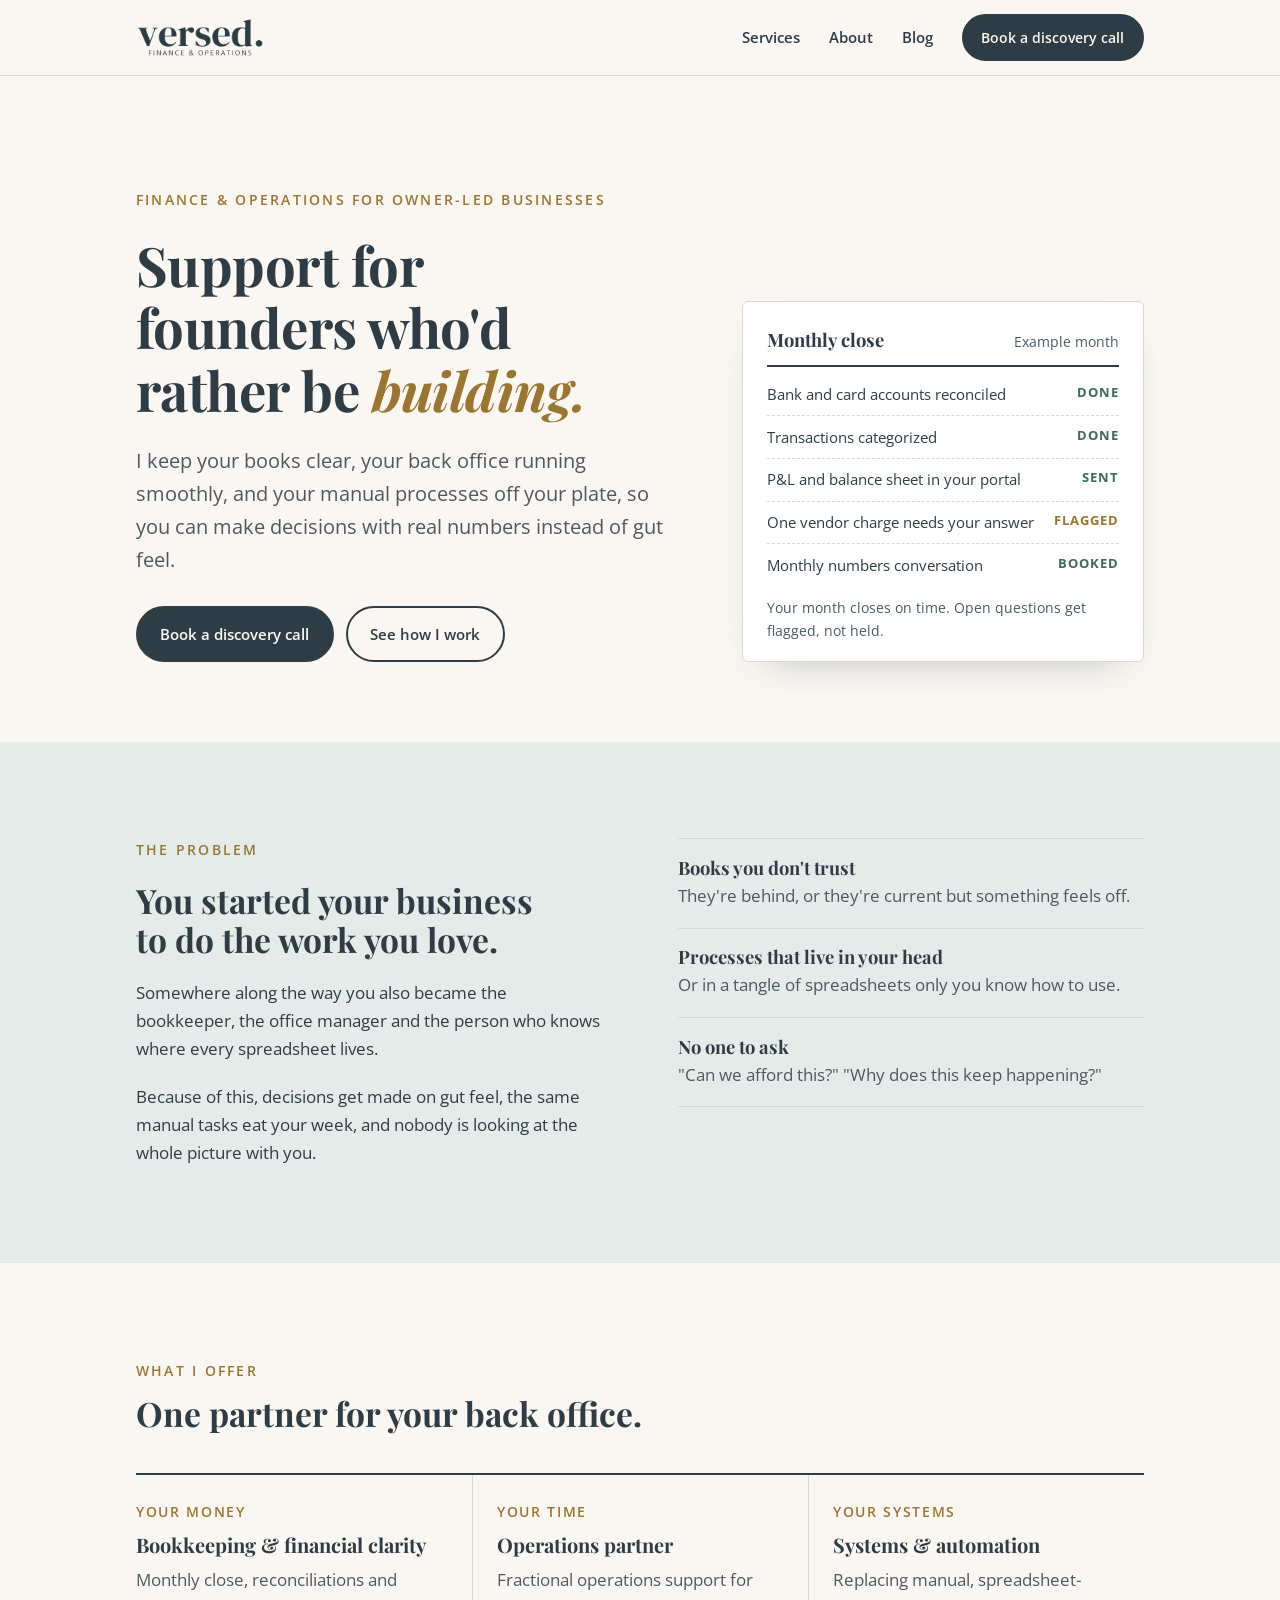
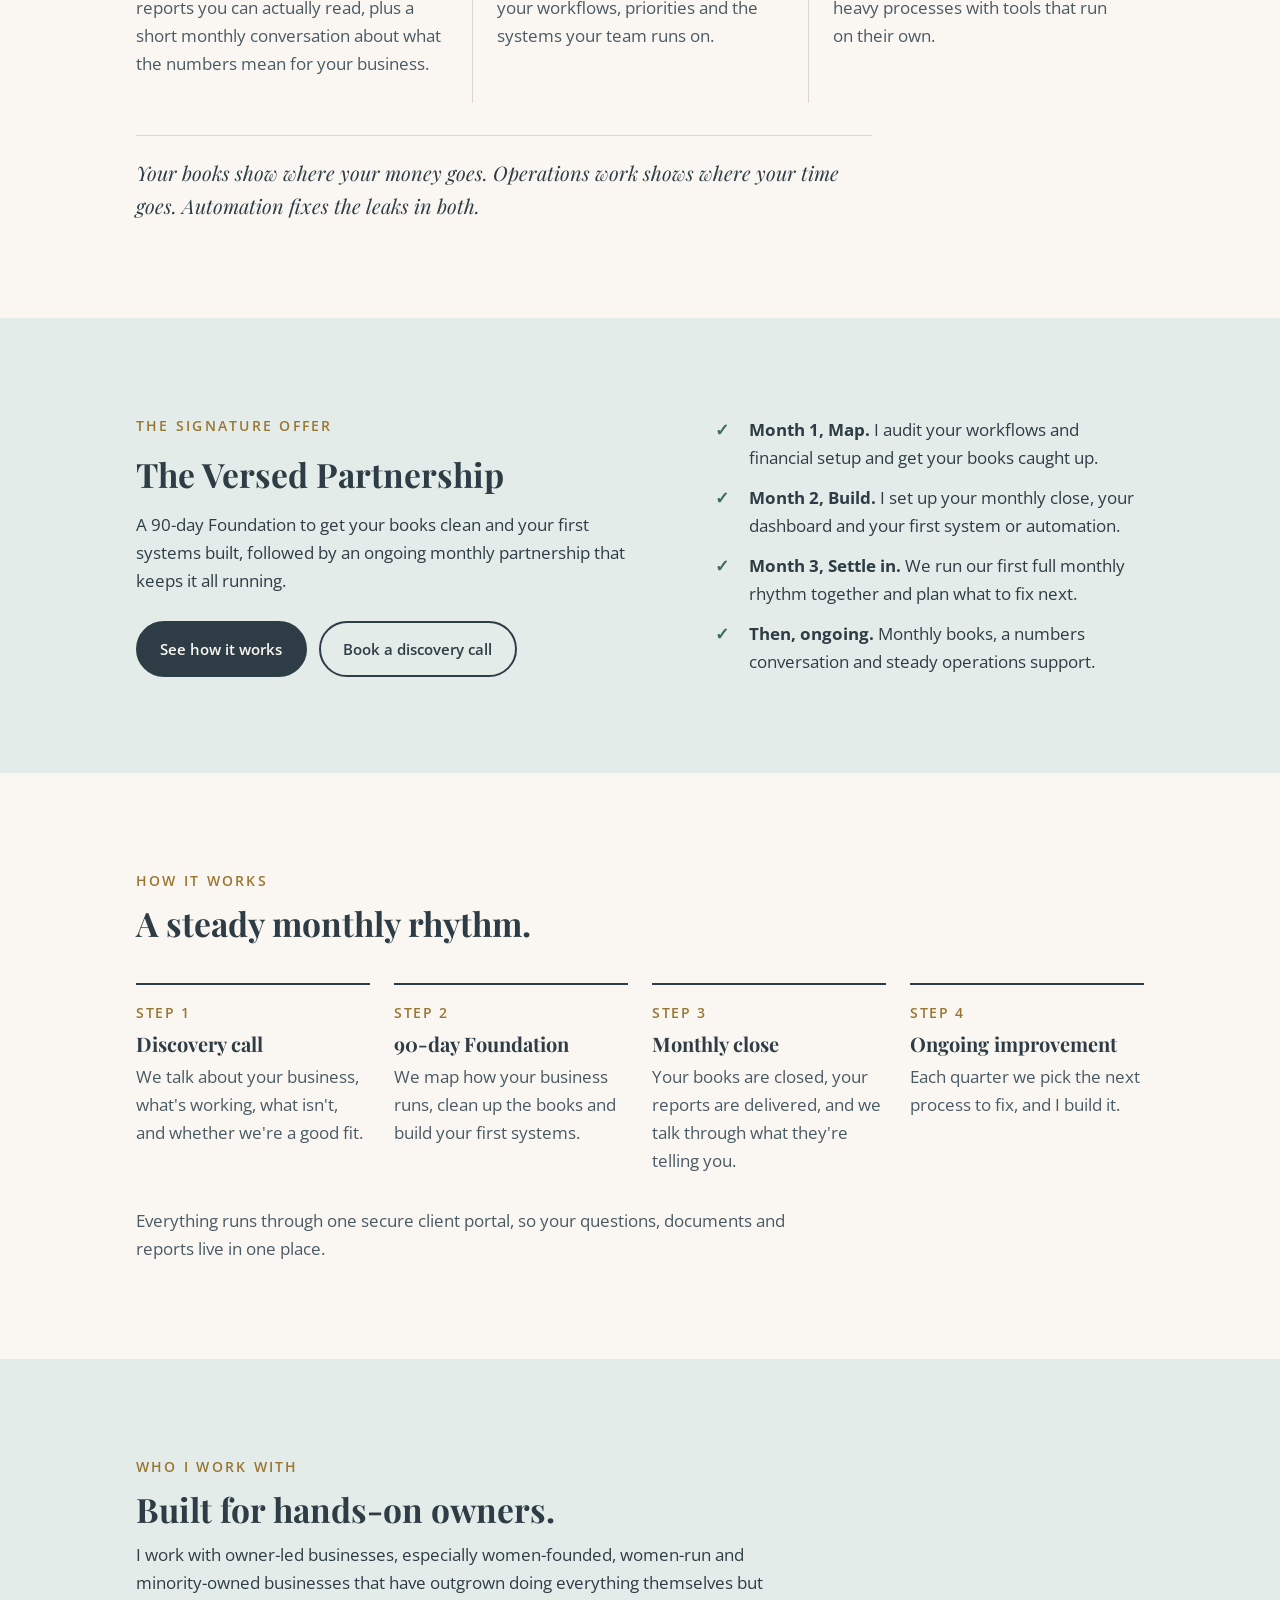
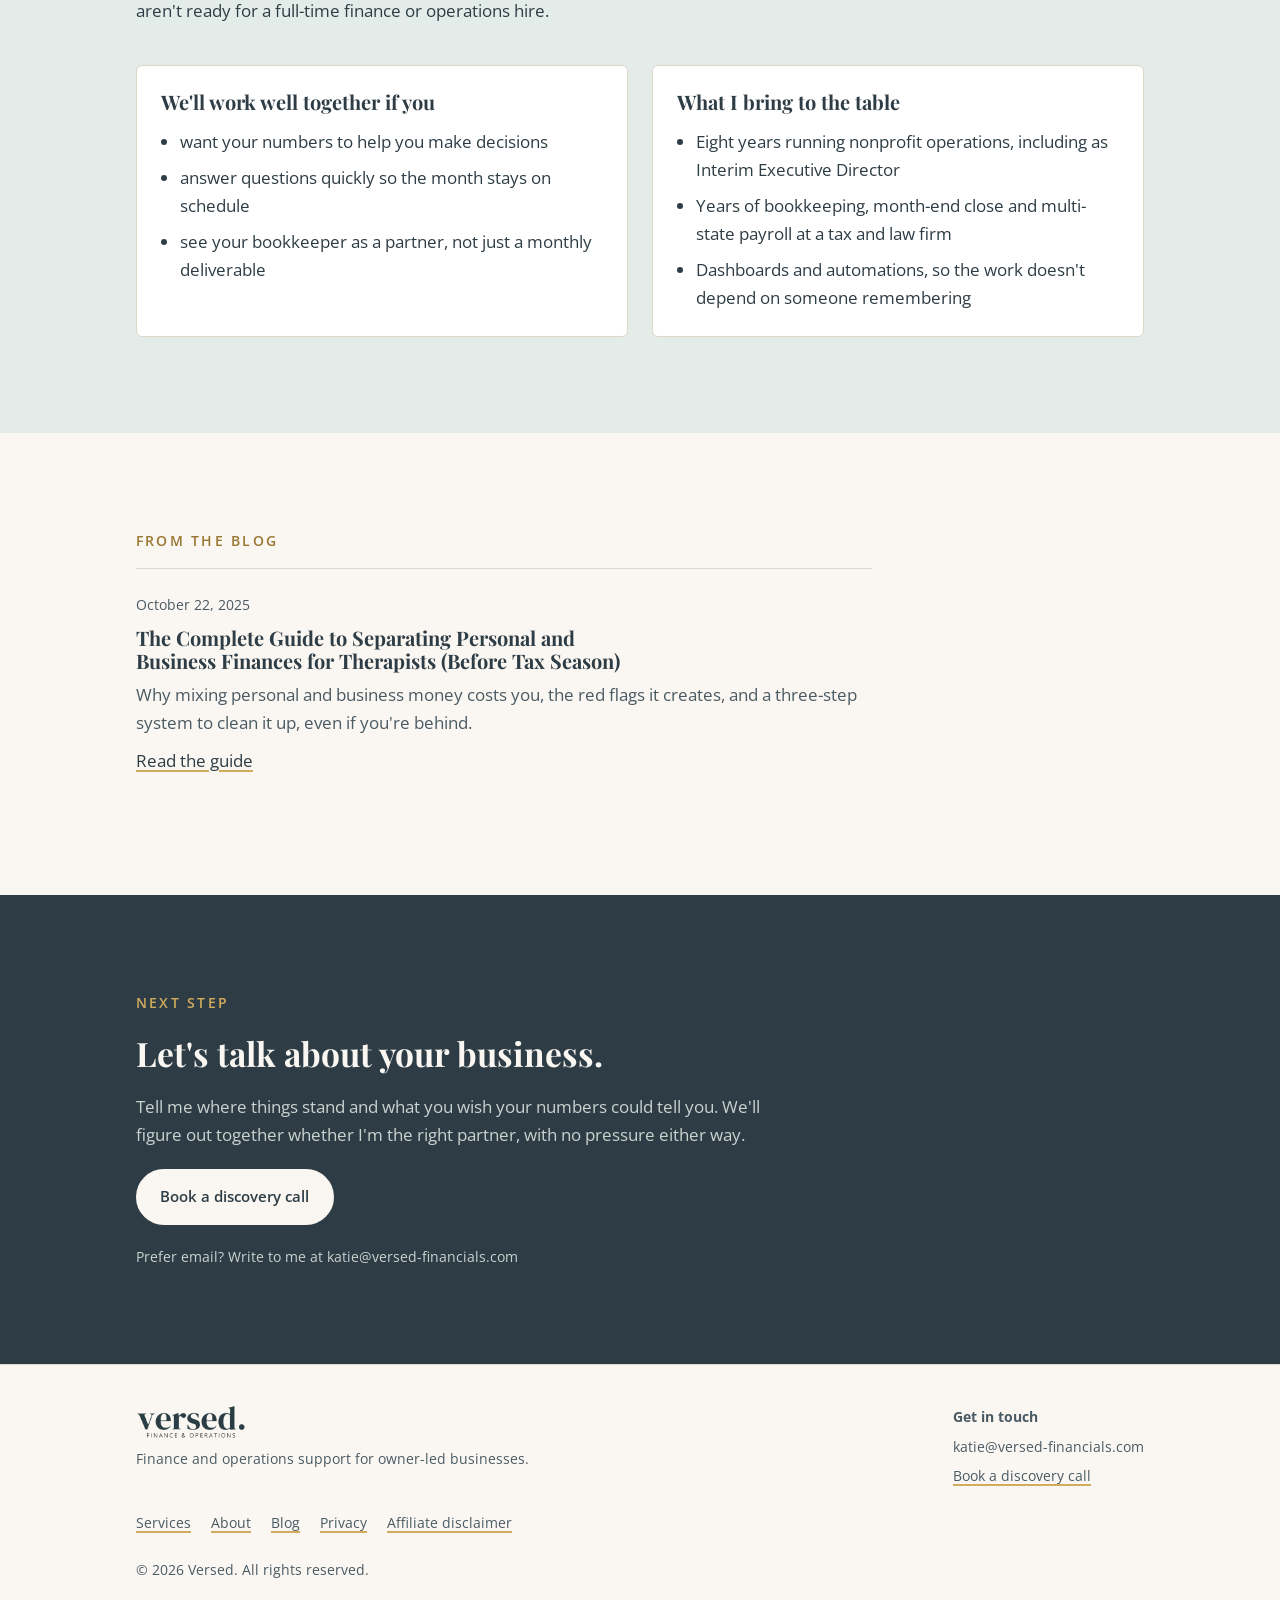
==== index.html @ f9570ede "Add files via upload" ====
<!doctype html>
<html lang="en">
<head>
<meta charset="utf-8">
<meta name="viewport" content="width=device-width, initial-scale=1, viewport-fit=cover">
<title>Versed | Finance & Operations</title>
<meta name="description" content="Bookkeeping, operations support and automation for owner-led businesses, especially women-founded and minority-owned businesses.">
<meta property="og:title" content="Versed | Finance & Operations">
<meta property="og:description" content="Bookkeeping, operations support and automation for owner-led businesses, especially women-founded and minority-owned businesses.">
<link rel="icon" type="image/png" href="assets/favicon.png">
<link rel="preconnect" href="https://fonts.googleapis.com"><link rel="preconnect" href="https://fonts.gstatic.com" crossorigin><link rel="stylesheet" href="https://fonts.googleapis.com/css2?family=Open+Sans:ital,wght@0,400;0,600;0,700;1,400&family=Playfair+Display:ital,wght@0,700;1,700&display=swap">
<link rel="stylesheet" href="styles.css">
</head>
<body>
<header class="site-header">
  <div class="wrap">
    <a class="logo" href="index.html" aria-label="Versed home"><img src="assets/versed-wordmark-slate.png" alt="versed. Finance &amp; Operations" width="340" height="106"></a>
    <nav class="nav" aria-label="Main">
      <a href="services.html">Services</a>
      <a href="about.html">About</a>
      <a href="blog.html">Blog</a>
      <a class="btn" href="https://forms.fillout.com/t/7DyjLdXj1ous" target="_blank" rel="noopener">Book a discovery call</a>
    </nav>
  </div>
</header>
<main>
<section class="hero">
  <div class="wrap hero-grid">
    <div class="stack" style="gap:1.4rem">
      <span class="eyebrow">Finance &amp; Operations for owner-led businesses</span>
      <h1>Support for founders who'd rather be <em>building.</em></h1>
      <p class="lede">I keep your books clear, your back office running smoothly, and your manual processes off your plate, so you can make decisions with real numbers instead of gut feel.</p>
      <div class="hero-actions">
        <a class="btn" href="https://forms.fillout.com/t/7DyjLdXj1ous" target="_blank" rel="noopener">Book a discovery call</a>
        <a class="btn btn--ghost" href="services.html">See how I work</a>
      </div>
    </div>
    <aside class="ledger" aria-label="Example of a monthly close">
      <div class="ledger-head"><strong>Monthly close</strong><span>Example month</span></div>
      <ul>
        <li><span>Bank and card accounts reconciled</span><span class="tick">Done</span></li>
        <li><span>Transactions categorized</span><span class="tick">Done</span></li>
        <li><span>P&amp;L and balance sheet in your portal</span><span class="tick">Sent</span></li>
        <li><span>One vendor charge needs your answer</span><span class="tick tick--flag">Flagged</span></li>
        <li><span>Monthly numbers conversation</span><span class="tick">Booked</span></li>
      </ul>
      <p class="ledger-foot">Your month closes on time. Open questions get flagged, not held.</p>
    </aside>
  </div>
</section>

<section class="band-sage">
  <div class="wrap split">
    <div class="stack" style="gap:1.25rem">
      <span class="eyebrow">The problem</span>
      <h2>You started your business to do the work you love.</h2>
      <p>Somewhere along the way you also became the bookkeeper, the office manager and the person who knows where every spreadsheet lives.</p>
      <p>Because of this, decisions get made on gut feel, the same manual tasks eat your week, and nobody is looking at the whole picture with you.</p>
    </div>
    <ul class="symptoms">
      <li><h3>Books you don't trust</h3><p class="muted">They're behind, or they're current but something feels off.</p></li>
      <li><h3>Processes that live in your head</h3><p class="muted">Or in a tangle of spreadsheets only you know how to use.</p></li>
      <li><h3>No one to ask</h3><p class="muted">"Can we afford this?" "Why does this keep happening?"</p></li>
    </ul>
  </div>
</section>

<section>
  <div class="wrap">
    <div class="section-head">
      <span class="eyebrow">What I offer</span>
      <h2>One partner for your back office.</h2>
    </div>
    <div class="offer">
      <div><span class="tag">Your money</span><h3>Bookkeeping &amp; financial clarity</h3><p class="muted">Monthly close, reconciliations and reports you can actually read, plus a short monthly conversation about what the numbers mean for your business.</p></div>
      <div><span class="tag">Your time</span><h3>Operations partner</h3><p class="muted">Fractional operations support for your workflows, priorities and the systems your team runs on.</p></div>
      <div><span class="tag">Your systems</span><h3>Systems &amp; automation</h3><p class="muted">Replacing manual, spreadsheet-heavy processes with tools that run on their own.</p></div>
    </div>
    <p class="offer-note">Your books show where your money goes. Operations work shows where your time goes. Automation fixes the leaks in both.</p>
  </div>
</section>

<section class="band-sage">
  <div class="wrap callout">
    <div class="stack" style="gap:1.1rem">
      <span class="eyebrow">The signature offer</span>
      <h2>The Versed Partnership</h2>
      <p>A 90-day Foundation to get your books clean and your first systems built, followed by an ongoing monthly partnership that keeps it all running.</p>
      <div class="hero-actions"><a class="btn" href="services.html">See how it works</a><a class="btn btn--ghost" href="https://forms.fillout.com/t/7DyjLdXj1ous" target="_blank" rel="noopener">Book a discovery call</a></div>
    </div>
    <ul class="callout-list">
      <li><span><strong>Month 1, Map.</strong> I audit your workflows and financial setup and get your books caught up.</span></li>
      <li><span><strong>Month 2, Build.</strong> I set up your monthly close, your dashboard and your first system or automation.</span></li>
      <li><span><strong>Month 3, Settle in.</strong> We run our first full monthly rhythm together and plan what to fix next.</span></li>
      <li><span><strong>Then, ongoing.</strong> Monthly books, a numbers conversation and steady operations support.</span></li>
    </ul>
  </div>
</section>

<section>
  <div class="wrap">
    <div class="section-head">
      <span class="eyebrow">How it works</span>
      <h2>A steady monthly rhythm.</h2>
    </div>
    <ol class="steps">
      <li><h3>Discovery call</h3><p class="muted">We talk about your business, what's working, what isn't, and whether we're a good fit.</p></li>
      <li><h3>90-day Foundation</h3><p class="muted">We map how your business runs, clean up the books and build your first systems.</p></li>
      <li><h3>Monthly close</h3><p class="muted">Your books are closed, your reports are delivered, and we talk through what they're telling you.</p></li>
      <li><h3>Ongoing improvement</h3><p class="muted">Each quarter we pick the next process to fix, and I build it.</p></li>
    </ol>
    <p class="muted" style="margin-top:2rem;max-width:42rem">Everything runs through one secure client portal, so your questions, documents and reports live in one place.</p>
  </div>
</section>

<section class="band-sage">
  <div class="wrap">
    <div class="section-head">
      <span class="eyebrow">Who I work with</span>
      <h2>Built for hands-on owners.</h2>
      <p>I work with owner-led businesses, especially women-founded, women-run and minority-owned businesses that have outgrown doing everything themselves but aren't ready for a full-time finance or operations hire.</p>
    </div>
    <div class="fit">
      <div class="fit-col"><h3>We'll work well together if you</h3>
        <ul>
          <li>want your numbers to help you make decisions</li>
          <li>answer questions quickly so the month stays on schedule</li>
          <li>see your bookkeeper as a partner, not just a monthly deliverable</li>
        </ul></div>
      <div class="fit-col"><h3>What I bring to the table</h3>
        <ul>
          <li>Eight years running nonprofit operations, including as Interim Executive Director</li>
          <li>Years of bookkeeping, month-end close and multi-state payroll at a tax and law firm</li>
          <li>Dashboards and automations, so the work doesn't depend on someone remembering</li>
        </ul></div>
    </div>
  </div>
</section>

<section>
  <div class="wrap">
    <div class="section-head" style="margin-bottom:1rem">
      <span class="eyebrow">From the blog</span>
    </div>
    <div class="post-card">
      <span class="meta">October 22, 2025</span>
      <h3><a href="blog/the-complete-guide-to-separating-personal-and-business-finances-for-therapists-before-tax-season.html">The Complete Guide to Separating Personal and Business Finances for Therapists (Before Tax Season)</a></h3>
      <p class="muted">Why mixing personal and business money costs you, the red flags it creates, and a three-step system to clean it up, even if you're behind.</p>
      <a href="blog/the-complete-guide-to-separating-personal-and-business-finances-for-therapists-before-tax-season.html">Read the guide</a>
    </div>
  </div>
</section>
<section class="band-slate">
  <div class="wrap"><div class="closing">
    <span class="eyebrow" style="color:var(--gold)">Next step</span>
    <h2>Let's talk about your business.</h2>
    <p class="muted">Tell me where things stand and what you wish your numbers could tell you. We'll figure out together whether I'm the right partner, with no pressure either way.</p>
    <a class="btn btn--light" href="https://forms.fillout.com/t/7DyjLdXj1ous" target="_blank" rel="noopener">Book a discovery call</a>
    <p class="contact-line muted">Prefer email? Write to me at katie@versed-financials.com</p>
  </div></div>
</section>
</main>
<footer class="site-footer">
  <div class="wrap">
    <div>
      <img src="assets/versed-wordmark-slate.png" alt="versed. Finance &amp; Operations" width="340" height="106">
      <p>Finance and operations support for owner-led businesses.</p>
    </div>
    <div class="stack" style="gap:.4rem">
      <strong>Get in touch</strong>
      <span>katie@versed-financials.com</span>
      <a href="https://forms.fillout.com/t/7DyjLdXj1ous" target="_blank" rel="noopener">Book a discovery call</a>
    </div>
    <nav aria-label="Footer">
      <a href="services.html">Services</a>
      <a href="about.html">About</a>
      <a href="blog.html">Blog</a>
      <a href="privacy.html">Privacy</a>
      <a href="affiliate-disclaimer.html">Affiliate disclaimer</a>
    </nav>
  </div>
  <div class="wrap" style="margin-top:1.5rem"><span>© 2026 Versed. All rights reserved.</span></div>
</footer>
</body>
</html>
---- styles.css ----
/* Versed brand site.
   Layout: one calm reading column (max ~68rem) on cream, with sage bands
   marking "how the work runs" sections and a slate band for the close.
   Single light theme by design: the brand is cream-on-slate. */
:root {
  --cream: #FAF7F2;
  --slate: #2E3D45;
  --slate-soft: #4A5A63;
  --sage: #ABC2BC;
  --sage-wash: #E3ECE9;
  --gold: #D2AC5C;
  --gold-deep: #9A7630;
  --rule: #DDD6CA;
  --white: #FFFFFF;

  --font-display: "Playfair Display", Georgia, "Times New Roman", serif;
  --font-body: "Open Sans", "Segoe UI", Helvetica, Arial, sans-serif;

  --step--1: 0.875rem;
  --step-0: 1.0625rem;
  --step-1: 1.25rem;
  --step-2: 1.6rem;
  --step-3: 2.1rem;
  --step-4: clamp(2.3rem, 5vw, 3.4rem);

  --wrap: 68rem;
  --gutter: clamp(1rem, 4vw, 2.5rem);
  color-scheme: light;
}

* { box-sizing: border-box; }
html { -webkit-text-size-adjust: 100%; }
body {
  margin: 0;
  background: var(--cream);
  color: var(--slate);
  font-family: var(--font-body);
  font-size: var(--step-0);
  line-height: 1.65;
}
img { max-width: 100%; height: auto; display: block; }

h1, h2, h3, h4 {
  font-family: var(--font-display);
  font-weight: 700;
  line-height: 1.15;
  margin: 0;
  text-wrap: balance;
  color: var(--slate);
}
h1 { font-size: var(--step-4); letter-spacing: -0.01em; }
h2 { font-size: var(--step-3); }
h3 { font-size: var(--step-1); }
p { margin: 0; }

a { color: var(--slate); text-decoration-color: var(--gold); text-decoration-thickness: 2px; text-underline-offset: 3px; }
a:hover { text-decoration-color: var(--slate); }
:focus-visible { outline: 3px solid var(--gold); outline-offset: 3px; border-radius: 2px; }

.wrap { max-width: var(--wrap); margin-inline: auto; padding-inline: var(--gutter); }
.prose { max-width: 40rem; }
.stack { display: flex; flex-direction: column; gap: 1rem; }
.eyebrow {
  font-family: var(--font-body);
  font-size: var(--step--1);
  font-weight: 600;
  letter-spacing: 0.16em;
  text-transform: uppercase;
  color: var(--gold-deep);
}
.lede { font-size: var(--step-1); color: var(--slate-soft); }
.muted { color: var(--slate-soft); }

/* Buttons */
.btn {
  display: inline-flex; align-items: center; justify-content: center;
  gap: 0.5rem;
  padding: 0.85rem 1.4rem;
  border-radius: 999px;
  background: var(--slate);
  color: var(--cream);
  font-weight: 600;
  font-size: 0.95rem;
  text-decoration: none;
  border: 2px solid var(--slate);
  transition: background .2s, color .2s, border-color .2s;
}
.btn:hover { background: var(--gold); border-color: var(--gold); color: var(--slate); }
.btn--ghost { background: transparent; color: var(--slate); }
.btn--ghost:hover { background: var(--slate); color: var(--cream); border-color: var(--slate); }
.btn--light { background: var(--cream); color: var(--slate); border-color: var(--cream); }

/* Header */
.site-header {
  position: sticky; top: env(safe-area-inset-top, 0px); z-index: 10;
  background: color-mix(in srgb, var(--cream) 94%, transparent);
  backdrop-filter: blur(6px);
  border-bottom: 1px solid var(--rule);
}
.site-header .wrap { display: flex; align-items: center; justify-content: space-between; gap: 1rem; padding-block: 0.9rem; flex-wrap: wrap; }
.logo img { width: 128px; }
.nav { display: flex; align-items: center; gap: clamp(0.9rem, 2.5vw, 1.8rem); flex-wrap: wrap; }
.nav a:not(.btn) { text-decoration: none; font-weight: 600; font-size: 0.95rem; }
.nav a[aria-current="page"]:not(.btn) { text-decoration: underline; text-decoration-color: var(--gold); text-decoration-thickness: 2px; text-underline-offset: 6px; }
.nav .btn { padding: 0.6rem 1.1rem; font-size: 0.875rem; }
@media (max-width: 560px) {
  .nav .btn { display: none; }
  .logo img { width: 108px; }
}

/* Sections */
section { padding-block: clamp(3.5rem, 8vw, 6rem); }
.band-sage { background: var(--sage-wash); }
.band-slate { background: var(--slate); color: var(--cream); }
.band-slate h2, .band-slate h3, .band-slate a:not(.btn) { color: var(--cream); }
.band-slate .muted { color: #C9D3D0; }
.section-head { display: flex; flex-direction: column; gap: 0.75rem; margin-bottom: 2.5rem; max-width: 42rem; }

/* Hero */
.hero { padding-block: clamp(3.5rem, 9vw, 7rem) clamp(3rem, 7vw, 5rem); }
.hero-grid { display: grid; grid-template-columns: minmax(0, 1.35fr) minmax(0, 1fr); gap: clamp(2rem, 5vw, 4rem); align-items: end; }
.hero h1 em { font-style: italic; color: var(--gold-deep); }
.hero-actions { display: flex; gap: 0.75rem; flex-wrap: wrap; margin-top: 0.5rem; }
@media (max-width: 820px) { .hero-grid { grid-template-columns: 1fr; } }

/* Ledger card: the month-end close, as a client sees it */
.ledger {
  background: var(--white);
  border: 1px solid var(--rule);
  border-radius: 6px;
  padding: 1.4rem 1.5rem 1.2rem;
  font-size: 0.92rem;
  box-shadow: 0 18px 40px -28px rgba(46, 61, 69, 0.45);
}
.ledger-head { display: flex; justify-content: space-between; align-items: baseline; gap: 1rem; border-bottom: 2px solid var(--slate); padding-bottom: 0.6rem; margin-bottom: 0.4rem; }
.ledger-head strong { font-family: var(--font-display); font-size: 1.15rem; }
.ledger-head span { font-size: var(--step--1); color: var(--slate-soft); }
.ledger ul { list-style: none; margin: 0; padding: 0; }
.ledger li { display: flex; justify-content: space-between; gap: 1rem; padding-block: 0.55rem; border-bottom: 1px dashed var(--rule); }
.ledger li:last-child { border-bottom: 0; }
.tick { font-weight: 700; font-size: 0.8rem; letter-spacing: 0.08em; text-transform: uppercase; color: #3F6B5F; white-space: nowrap; }
.tick--flag { color: var(--gold-deep); }
.ledger-foot { margin-top: 0.6rem; font-size: var(--step--1); color: var(--slate-soft); }

/* Problem */
.split { display: grid; grid-template-columns: minmax(0, 1fr) minmax(0, 1fr); gap: clamp(2rem, 6vw, 5rem); align-items: start; }
@media (max-width: 760px) { .split { grid-template-columns: 1fr; } }
.symptoms { list-style: none; margin: 0; padding: 0; display: flex; flex-direction: column; }
.symptoms li { padding-block: 1.1rem; border-top: 1px solid var(--rule); display: flex; flex-direction: column; gap: 0.25rem; }
.symptoms li:last-child { border-bottom: 1px solid var(--rule); }
.symptoms h3 { font-size: 1.15rem; }

/* Offer: three lines of one ledger */
.offer { display: grid; grid-template-columns: repeat(3, minmax(0, 1fr)); border-top: 2px solid var(--slate); }
.offer > div { padding: 1.6rem 1.5rem 1.6rem 0; display: flex; flex-direction: column; gap: 0.6rem; }
.offer > div + div { padding-left: 1.5rem; border-left: 1px solid var(--rule); }
.offer .tag { font-size: var(--step--1); font-weight: 600; letter-spacing: 0.12em; text-transform: uppercase; color: var(--gold-deep); }
.offer-note { margin-top: 2rem; padding-top: 1.25rem; border-top: 1px solid var(--rule); font-family: var(--font-display); font-size: var(--step-1); font-style: italic; max-width: 46rem; }
@media (max-width: 760px) {
  .offer { grid-template-columns: 1fr; }
  .offer > div, .offer > div + div { padding: 1.4rem 0; border-left: 0; }
  .offer > div + div { border-top: 1px solid var(--rule); }
}

/* Audit callout */
.callout { display: grid; grid-template-columns: minmax(0, 1.2fr) minmax(0, 1fr); gap: clamp(1.5rem, 5vw, 4rem); align-items: center; }
.callout-list { list-style: none; margin: 0; padding: 0; display: flex; flex-direction: column; gap: 0.75rem; }
.callout-list li { display: grid; grid-template-columns: 1.6rem minmax(0, 1fr); gap: 0.5rem; }
.callout-list li::before { content: "✓"; color: #3F6B5F; font-weight: 700; }
@media (max-width: 760px) { .callout { grid-template-columns: 1fr; } }

/* Steps: a real sequence, so numbered */
.steps { list-style: none; margin: 0; padding: 0; display: grid; grid-template-columns: repeat(4, minmax(0, 1fr)); gap: 1.5rem; counter-reset: step; }
.steps > li { counter-increment: step; display: flex; flex-direction: column; gap: 0.5rem; padding-top: 1rem; border-top: 2px solid var(--slate); }
.steps > li::before { content: "Step " counter(step); font-size: var(--step--1); font-weight: 600; letter-spacing: 0.12em; text-transform: uppercase; color: var(--gold-deep); }
@media (max-width: 900px) { .steps { grid-template-columns: repeat(2, minmax(0, 1fr)); } }
@media (max-width: 520px) { .steps { grid-template-columns: 1fr; } }

/* Fit check */
.fit { display: grid; grid-template-columns: minmax(0, 1fr) minmax(0, 1fr); gap: 1.5rem; }
.fit-col { background: var(--white); border: 1px solid var(--rule); border-radius: 6px; padding: 1.5rem; display: flex; flex-direction: column; gap: 0.9rem; }
.fit-col ul { margin: 0; padding-left: 1.2rem; display: flex; flex-direction: column; gap: 0.5rem; }
@media (max-width: 760px) { .fit { grid-template-columns: 1fr; } }

/* Credentials */
.creds { display: grid; grid-template-columns: repeat(auto-fit, minmax(min(15rem, 100%), 1fr)); gap: 2rem 2.5rem; }
.creds > div { display: flex; flex-direction: column; gap: 0.4rem; }
.creds .num { font-family: var(--font-display); font-size: 2.4rem; line-height: 1; color: var(--gold-deep); }

/* Blog */
.post-card { display: flex; flex-direction: column; gap: 0.6rem; padding-block: 1.5rem; border-top: 1px solid var(--rule); max-width: 46rem; }
.post-card h3 a { text-decoration: none; }
.post-card h3 a:hover { text-decoration: underline; text-decoration-color: var(--gold); }
.meta { font-size: var(--step--1); color: var(--slate-soft); }

article.post { max-width: 42rem; }
article.post h2 { font-size: var(--step-2); margin-top: 2.5rem; margin-bottom: 0.75rem; }
article.post h3 { margin-top: 1.75rem; margin-bottom: 0.5rem; }
article.post p { margin-bottom: 1rem; }
article.post ul, article.post ol { margin: 0 0 1.25rem; padding-left: 1.3rem; display: flex; flex-direction: column; gap: 0.35rem; }
.post-cta { margin-top: 3rem; padding: 1.75rem; background: var(--sage-wash); border-radius: 6px; display: flex; flex-direction: column; gap: 0.9rem; align-items: flex-start; }

/* FAQ */
.faq { max-width: 46rem; display: flex; flex-direction: column; }
.faq details { border-top: 1px solid var(--rule); padding-block: 1rem; }
.faq details:last-child { border-bottom: 1px solid var(--rule); }
.faq summary { cursor: pointer; font-weight: 600; list-style: none; display: flex; justify-content: space-between; gap: 1rem; }
.faq summary::-webkit-details-marker { display: none; }
.faq summary::after { content: "+"; font-family: var(--font-display); font-size: 1.4rem; line-height: 1; color: var(--gold-deep); }
.faq details[open] summary::after { content: "–"; }
.faq details p { margin-top: 0.6rem; color: var(--slate-soft); }

/* Closing CTA */
.closing { display: flex; flex-direction: column; gap: 1.25rem; align-items: flex-start; max-width: 40rem; }
.contact-line { font-size: var(--step--1); }

/* Footer */
.site-footer { border-top: 1px solid var(--rule); padding-block: 2.5rem; font-size: var(--step--1); color: var(--slate-soft); }
.site-footer .wrap { display: flex; flex-wrap: wrap; gap: 1.5rem 3rem; justify-content: space-between; align-items: flex-start; }
.site-footer img { width: 110px; margin-bottom: 0.5rem; }
.site-footer nav { display: flex; flex-wrap: wrap; gap: 0.5rem 1.25rem; }
.site-footer a { color: var(--slate-soft); }

/* Simple pages */
.page-head { padding-block: clamp(3rem, 8vw, 5rem) clamp(1.5rem, 4vw, 2.5rem); }
.page-head .wrap > * + * { margin-top: 1rem; }
.legal { max-width: 42rem; }
.legal h2 { font-size: var(--step-1); margin-top: 2rem; margin-bottom: 0.5rem; }
.legal p, .legal ul { margin-bottom: 0.9rem; }

@media (prefers-reduced-motion: reduce) { * { transition: none !important; } }

/* Headshot */
.headshot { width: 100%; max-width: 26rem; aspect-ratio: 4 / 5; object-fit: cover; border-radius: 6px; }

/* Partnership phases */
.steps--named > li::before { content: none; }
.steps--named .tag { font-size: var(--step--1); font-weight: 600; letter-spacing: 0.12em; text-transform: uppercase; color: var(--gold-deep); }
.plain-list { margin: 0.25rem 0 0; padding-left: 1.1rem; display: flex; flex-direction: column; gap: 0.35rem; font-size: 0.95rem; }
.deliverables { list-style: none; margin: 0; padding: 0; display: grid; grid-template-columns: repeat(auto-fit, minmax(min(18rem, 100%), 1fr)); gap: 0 2.5rem; max-width: 60rem; }
.deliverables li { padding-block: 0.9rem; border-top: 1px solid var(--rule); display: grid; grid-template-columns: 1.6rem minmax(0, 1fr); gap: 0.5rem; }
.deliverables li::before { content: "✓"; color: #3F6B5F; font-weight: 700; }
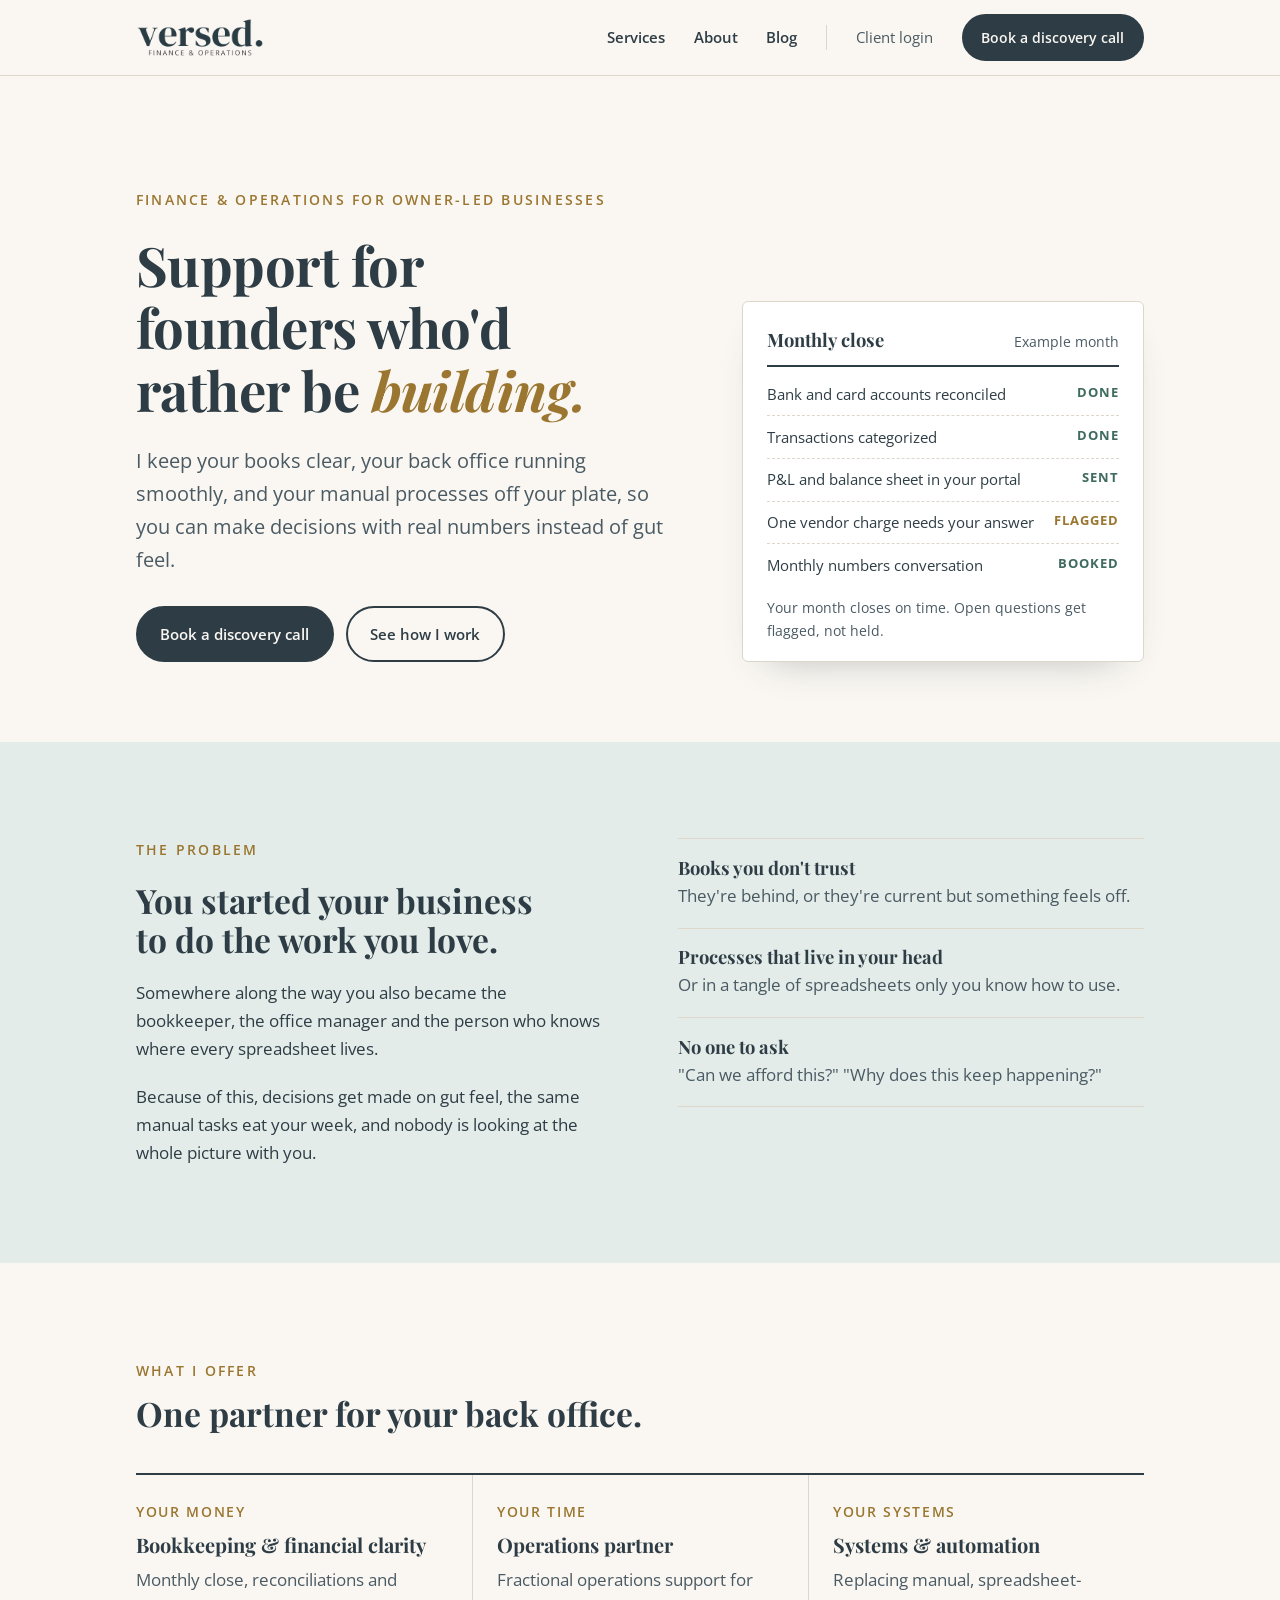
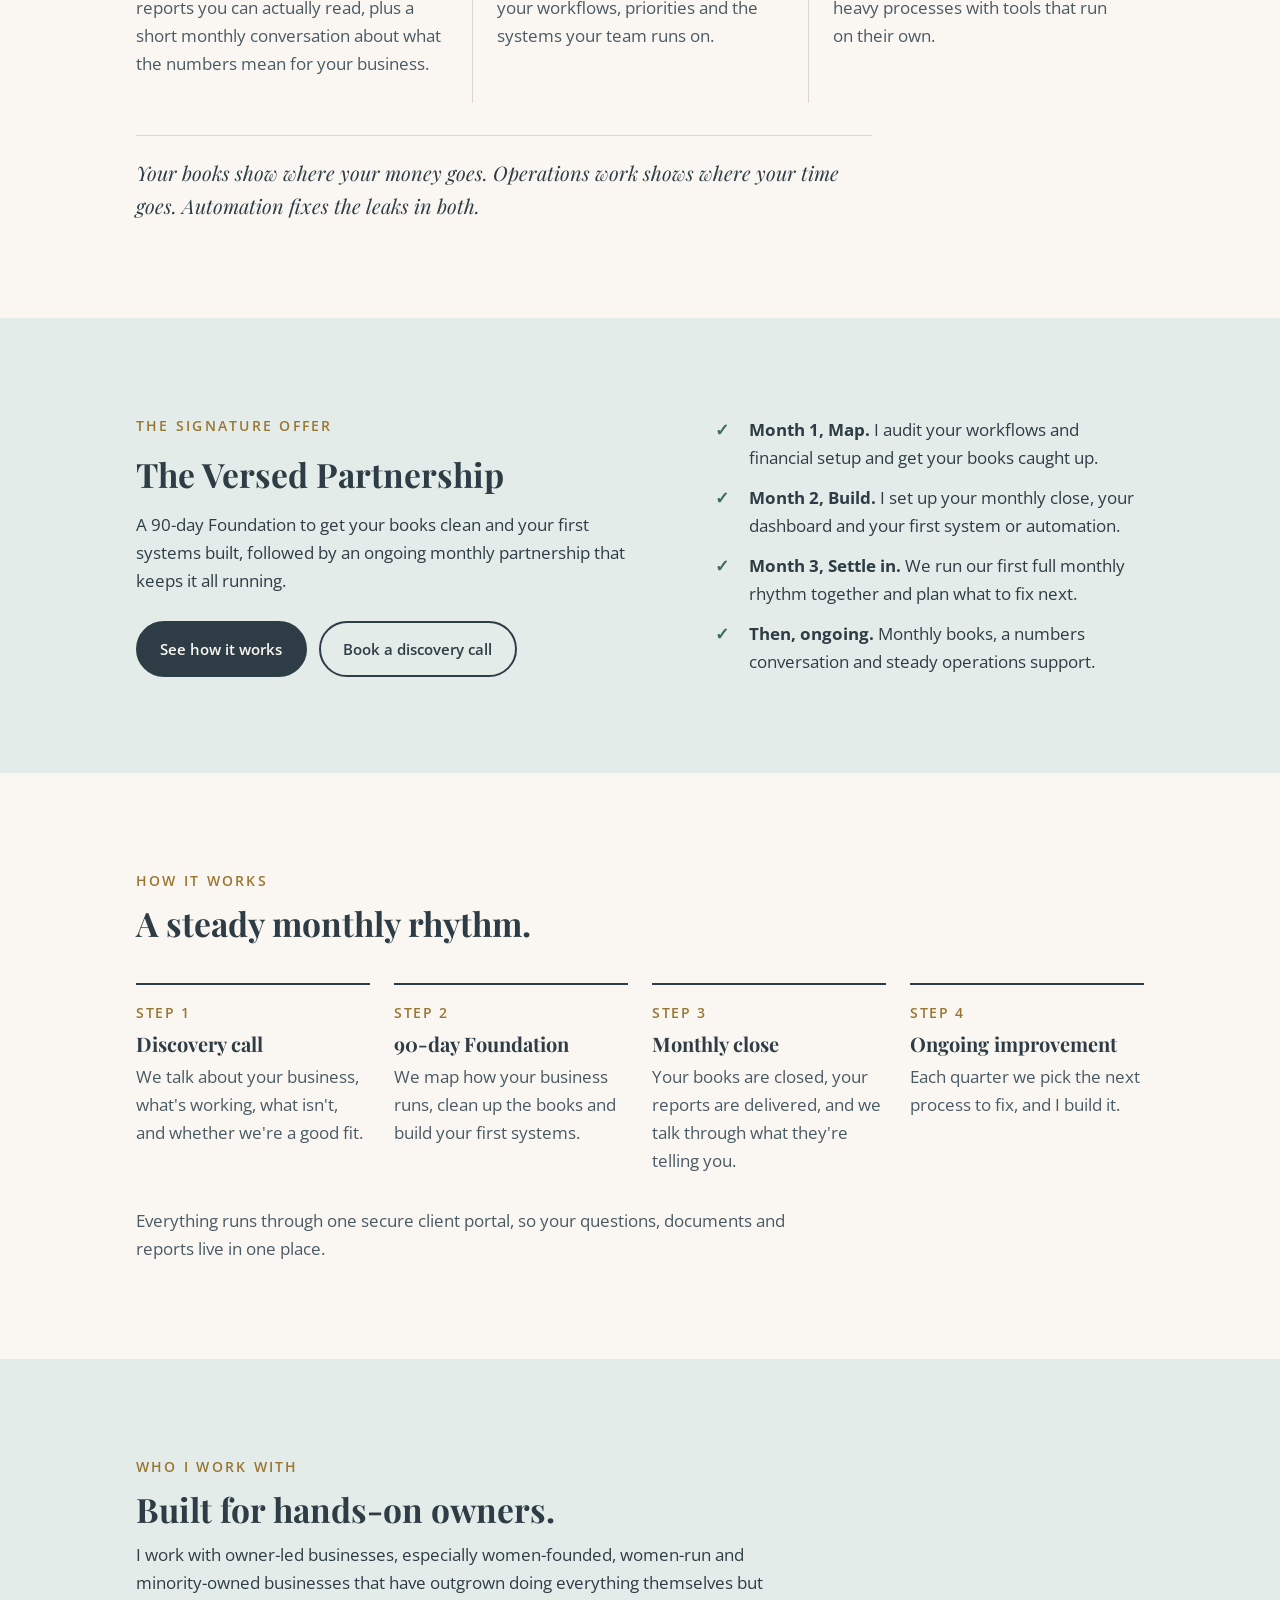
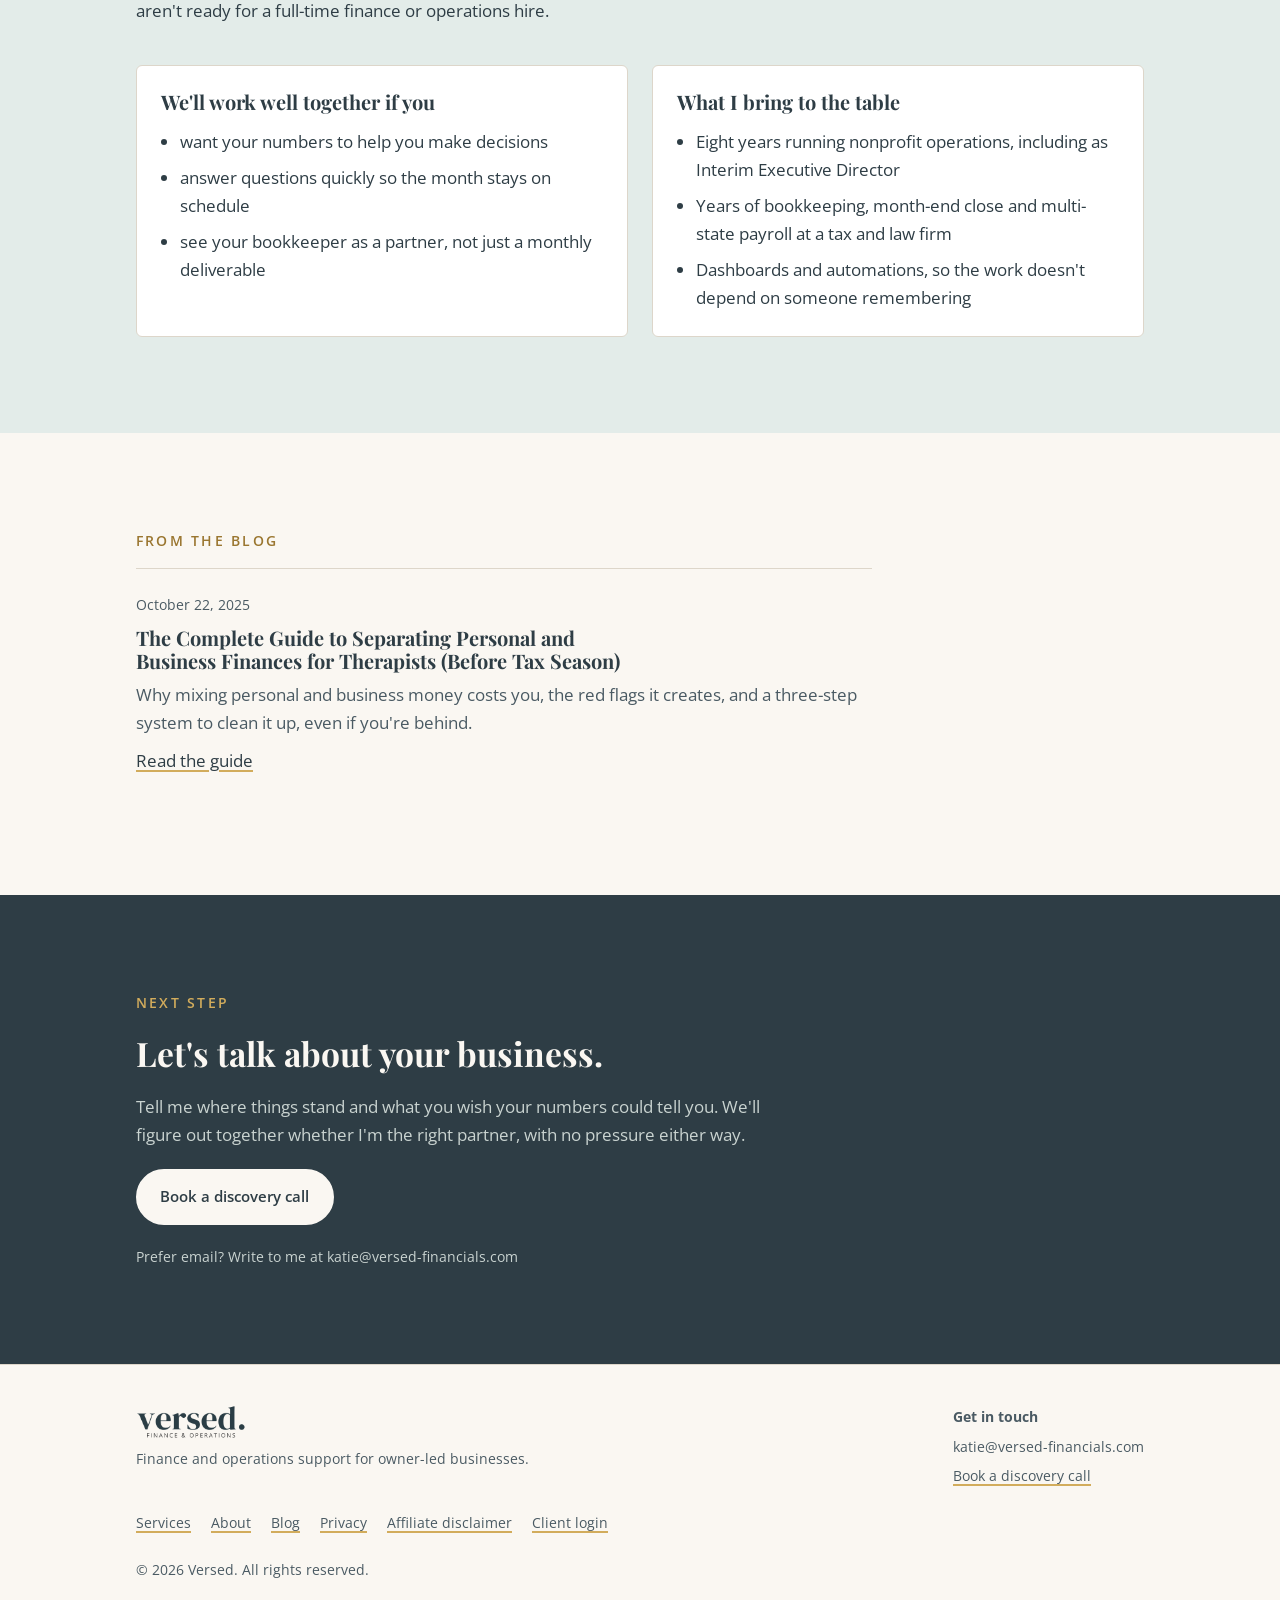
==== commit c90774ba: "Add files via upload" ====
--- a/index.html
+++ b/index.html
@@ -19,6 +19,7 @@
       <a href="services.html">Services</a>
       <a href="about.html">About</a>
       <a href="blog.html">Blog</a>
+      <a class="nav-login" href="https://clients.versed-financials.com" target="_blank" rel="noopener">Client login</a>
       <a class="btn" href="https://forms.fillout.com/t/7DyjLdXj1ous" target="_blank" rel="noopener">Book a discovery call</a>
     </nav>
   </div>
@@ -177,6 +178,7 @@
       <a href="blog.html">Blog</a>
       <a href="privacy.html">Privacy</a>
       <a href="affiliate-disclaimer.html">Affiliate disclaimer</a>
+      <a href="https://clients.versed-financials.com" target="_blank" rel="noopener">Client login</a>
     </nav>
   </div>
   <div class="wrap" style="margin-top:1.5rem"><span>© 2026 Versed. All rights reserved.</span></div>
--- a/styles.css
+++ b/styles.css
@@ -240,3 +240,7 @@
 .deliverables { list-style: none; margin: 0; padding: 0; display: grid; grid-template-columns: repeat(auto-fit, minmax(min(18rem, 100%), 1fr)); gap: 0 2.5rem; max-width: 60rem; }
 .deliverables li { padding-block: 0.9rem; border-top: 1px solid var(--rule); display: grid; grid-template-columns: 1.6rem minmax(0, 1fr); gap: 0.5rem; }
 .deliverables li::before { content: "✓"; color: #3F6B5F; font-weight: 700; }
+
+/* Client login: present but quiet, so the discovery-call button stays the main action */
+.nav a.nav-login { font-weight: 400; color: var(--slate-soft); padding-left: clamp(0.9rem, 2.5vw, 1.8rem); border-left: 1px solid var(--rule); }
+.nav a.nav-login:hover { color: var(--slate); text-decoration: underline; text-decoration-color: var(--gold); }
